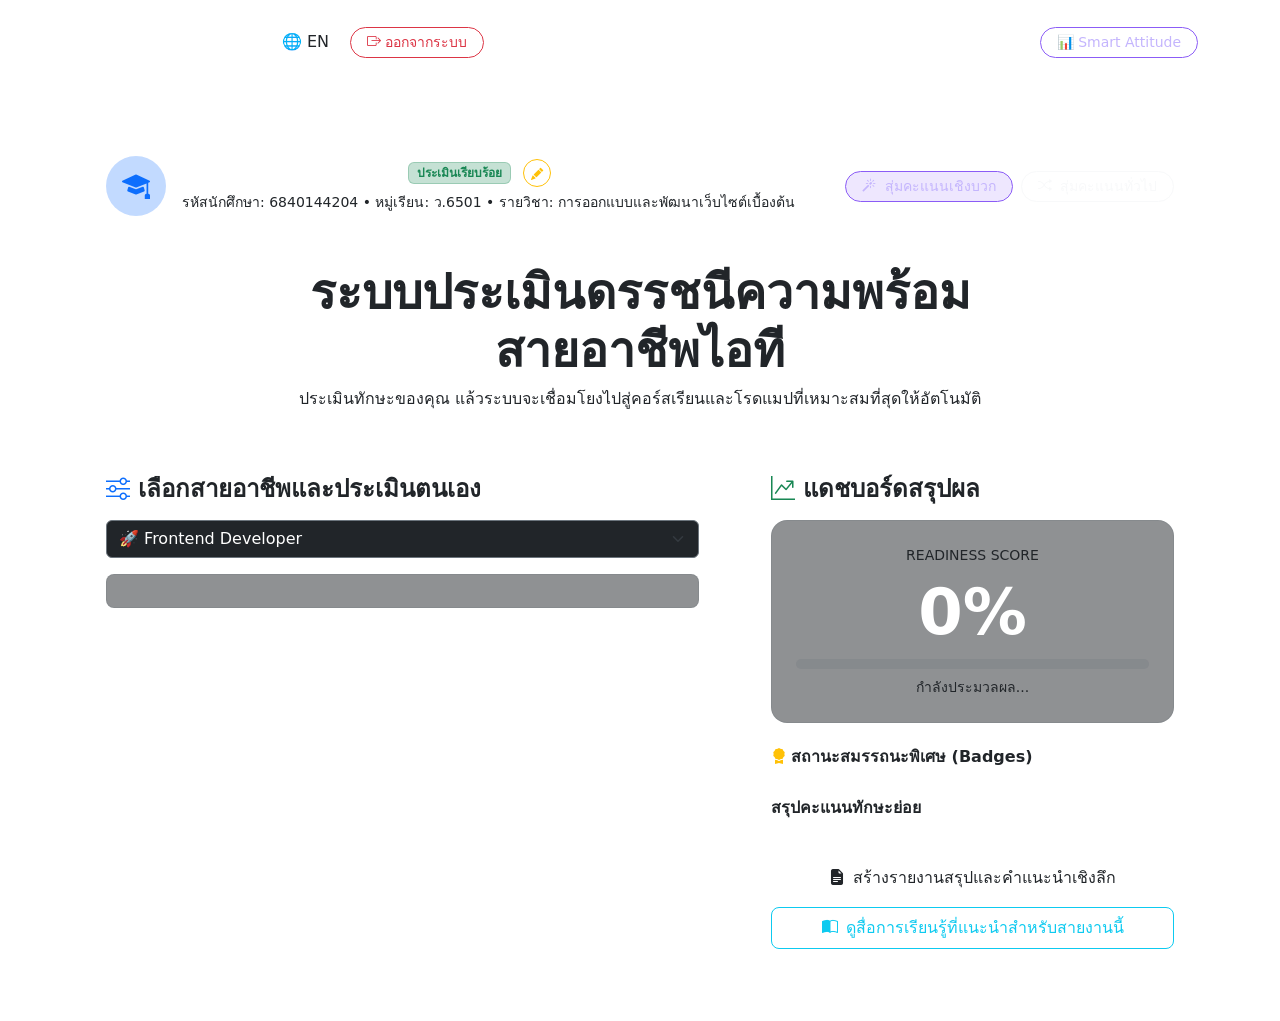
==== index.html @ 69b682cf "Rename index1.html to index.html" ====
<!DOCTYPE html>
<html lang="th">
<head>
    <meta charset="UTF-8">
    <meta name="viewport" content="width=device-width, initial-scale=1.0">
    <title>SkillVerse - Evaluator & Dashboard</title>
    <link href="https://cdn.jsdelivr.net/npm/bootstrap@5.3.2/dist/css/bootstrap.min.css" rel="stylesheet">
    <link rel="stylesheet" href="https://cdn.jsdelivr.net/npm/bootstrap-icons@1.11.1/font/bootstrap-icons.css">
    <link href="https://fonts.googleapis.com/css2?family=Prompt:wght@300;400;500;600;700&display=swap" rel="stylesheet">
    <link rel="stylesheet" href="css/style.css">
</head>
<body>

    <nav class="navbar navbar-expand-lg navbar-dark py-3 sticky-top glass-nav">
        <div class="container">
            <a class="navbar-brand fs-3" href="index.html">
                <i class="bi bi-rocket-takeoff-fill me-2 text-gradient"></i>SkillVerse
            </a>
            <div class="d-flex align-items-center gap-2">
                <button class="btn lang-btn" id="langToggleBtn" onclick="toggleLanguage()">🌐 EN</button>
                <button class="btn btn-outline-danger btn-sm rounded-pill px-3" onclick="logout()"><i class="bi bi-box-arrow-right me-1"></i><span data-i18n="logout">ออกจากระบบ</span></button>
            </div>
            <div class="collapse navbar-collapse" id="navbarNav">
                <ul class="navbar-nav ms-auto gap-3 align-items-lg-center">
                    <li class="nav-item"><a class="nav-link active" href="index.html" data-i18n="nav_eval">ประเมินทักษะ</a></li>
                    <li class="nav-item"><a class="nav-link" href="roadmap.html" data-i18n="nav_roadmap">แผนโรดแมป</a></li>
                    <li class="nav-item"><a class="nav-link" href="resources.html" data-i18n="nav_resources">คลังสื่อการเรียนรู้</a></li>
                    <li class="nav-item">
                        <a class="btn btn-sm btn-outline-purple rounded-pill px-3" style="border-color: #8b5cf6; color: #c4b5fd;" href="attitude.html">
                            📊 Smart Attitude
                        </a>
                    </li>
                    <li class="nav-item" id="adminNavItem" style="display:none;"><a class="nav-link text-warning fw-bold" href="admin.html" data-i18n="nav_admin">จัดการระบบ (Admin)</a></li>
                </ul>
            </div>
        </div>
    </nav>

    <div class="container py-5">
        
        <div class="glass-card p-4 mb-4">
            <div class="row align-items-center justify-content-between">
                <div class="col-md-8 d-flex align-items-center gap-3">
                    <div class="rounded-circle bg-primary bg-opacity-25 text-primary d-flex align-items-center justify-content-center fs-3" style="width: 60px; height: 60px;">
                        <i class="bi bi-mortarboard-fill"></i>
                    </div>
                    <div>
                        <div class="d-flex align-items-center gap-2">
                            <h4 class="fw-bold mb-0 text-white" id="displayProfileName">นายฐานฑัต บุตรนอก</h4>
                            <span class="badge bg-success bg-opacity-25 text-success border border-success border-opacity-25 px-2 py-1" id="displayProfileStatus">ประเมินเรียบร้อย</span>
                            <button class="btn btn-sm btn-outline-warning rounded-circle p-1 ms-1" style="width: 28px; height: 28px; line-height: 1;" onclick="openEditProfileModal()" title="แก้ไขข้อมูลส่วนตัว">
                                <i class="bi bi-pencil-fill small"></i>
                            </button>
                        </div>
                        <p class="text-sub small mb-0 mt-1">
                            รหัสนักศึกษา: <span id="displayProfileId">6840144204</span> • หมู่เรียน: <span id="displayProfileGroup">ว.6501</span> • รายวิชา: <span id="displayProfileSubject">การออกแบบและพัฒนาเว็บไซต์เบื้องต้น</span>
                        </p>
                    </div>
                </div>
                <div class="col-md-4 text-md-end mt-3 mt-md-0 d-flex gap-2 justify-content-md-end">
                    <button class="btn btn-sm rounded-pill px-3" style="border: 1px solid #8b5cf6; color: #c4b5fd; background: rgba(139, 92, 246, 0.15);" onclick="randomScores('positive')">
                        <i class="bi bi-magic me-1"></i> สุ่มคะแนนเชิงบวก
                    </button>
                    <button class="btn btn-sm btn-outline-light rounded-pill px-3" onclick="randomScores('normal')">
                        <i class="bi bi-shuffle me-1"></i> สุ่มคะแนนทั่วไป
                    </button>
                </div>
            </div>
        </div>

        <div class="row mb-4 text-center">
            <div class="col-lg-8 mx-auto">
                <h1 class="fw-bold display-5 mb-2 text-gradient" data-i18n="eval_title">ระบบประเมินดรรชนีความพร้อมสายอาชีพไอที</h1>
                <p class="text-sub" data-i18n="eval_subtitle">ประเมินทักษะของคุณ แล้วระบบจะเชื่อมโยงไปสู่คอร์สเรียนและโรดแมปที่เหมาะสมที่สุดให้อัตโนมัติ</p>
            </div>
        </div>

        <div class="row g-4">
            <div class="col-lg-7">
                <div class="glass-card p-4">
                    <h4 class="fw-bold mb-3"><i class="bi bi-sliders me-2 text-primary"></i><span data-i18n="select_career_label">เลือกสายอาชีพและประเมินตนเอง</span></h4>
                    <select class="form-select bg-dark text-white border-secondary mb-3" id="careerSelect" onchange="switchCareer()">
                        <option value="frontend">🚀 Frontend Developer</option>
                        <option value="backend">⚙️ Backend Developer</option>
                        <option value="uiux">🎨 UI/UX Designer</option>
                    </select>

                    <div id="careerDescBox" class="text-sub small mb-4 p-3 rounded-3 bg-dark bg-opacity-50 border border-secondary border-opacity-25"></div>
                    <div id="skillsContainer"></div>
                </div>
            </div>

            <div class="col-lg-5">
                <div class="glass-card p-4 h-100 d-flex flex-column justify-content-between">
                    <div>
                        <h4 class="fw-bold mb-3"><i class="bi bi-graph-up-arrow me-2 text-success"></i><span data-i18n="dashboard_title">แดชบอร์ดสรุปผล</span></h4>
                        
                        <div class="p-4 rounded-4 bg-dark bg-opacity-50 text-center mb-4 border border-secondary border-opacity-25">
                            <div class="text-sub small" data-i18n="score_label">READINESS SCORE</div>
                            <div class="display-3 fw-bold text-white my-2" id="totalScore">0%</div>
                            <div class="progress bg-secondary bg-opacity-25 mb-2" style="height: 10px;">
                                <div id="scoreBar" class="progress-bar bg-success" style="width: 0%"></div>
                            </div>
                            <div id="evaluationStatus" class="mt-2 text-sub small">กำลังประมวลผล...</div>
                        </div>

                        <div class="mb-4">
                            <h6 class="fw-bold text-sub mb-2"><i class="bi bi-award-fill me-1 text-warning"></i>สถานะสมรรถนะพิเศษ (Badges)</h6>
                            <div class="d-flex flex-wrap gap-2" id="badgeContainer"></div>
                        </div>

                        <h6 class="fw-bold text-sub mb-3" data-i18n="skill_breakdown">สรุปคะแนนทักษะย่อย</h6>
                        <ul class="list-group list-group-flush rounded-3" id="summaryList"></ul>
                    </div>

                    <div class="mt-4 d-grid gap-2">
                        <button class="btn btn-custom py-2" onclick="generateReportModal()">
                            <i class="bi bi-file-earmark-text-fill me-2"></i>สร้างรายงานสรุปและคำแนะนำเชิงลึก
                        </button>
                        <button class="btn btn-outline-info rounded-3 py-2" onclick="navigateToResources()">
                            <i class="bi bi-book-half me-2"></i><span data-i18n="btn_resources">ดูสื่อการเรียนรู้ที่แนะนำสำหรับสายงานนี้</span>
                        </button>
                    </div>
                </div>
            </div>
        </div>
    </div>

    <!-- Modal แก้ไขข้อมูลส่วนตัว -->
    <div class="modal fade" id="editProfileModal" tabindex="-1" aria-hidden="true">
        <div class="modal-dialog modal-dialog-centered">
            <div class="modal-content glass-card text-white border-secondary">
                <div class="modal-header border-bottom border-secondary border-opacity-25">
                    <h5 class="modal-title fw-bold"><i class="bi bi-person-gear text-warning me-2"></i>แก้ไขข้อมูลส่วนตัว</h5>
                    <button type="button" class="btn-close btn-close-white" data-bs-dismiss="modal" aria-label="Close"></button>
                </div>
                <div class="modal-body">
                    <form id="quickEditForm" onsubmit="saveQuickProfile(event)">
                        <div class="mb-3">
                            <label class="form-label text-sub small">ชื่อ - นามสกุล</label>
                            <input type="text" class="form-control bg-dark text-white border-secondary" id="modalInputName" required>
                        </div>
                        <div class="mb-3">
                            <label class="form-label text-sub small">รหัสนักศึกษา</label>
                            <input type="text" class="form-control bg-dark text-white border-secondary" id="modalInputId" required>
                        </div>
                        <div class="mb-3">
                            <label class="form-label text-sub small">หมู่เรียน</label>
                            <input type="text" class="form-control bg-dark text-white border-secondary" id="modalInputGroup" required>
                        </div>
                        <div class="mb-3">
                            <label class="form-label text-sub small">รายวิชา</label>
                            <input type="text" class="form-control bg-dark text-white border-secondary" id="modalInputSubject" value="การออกแบบและพัฒนาเว็บไซต์เบื้องต้น" readonly>
                        </div>
                        <div class="d-flex justify-content-end gap-2 mt-4">
                            <button type="button" class="btn btn-secondary rounded-pill px-4" data-bs-dismiss="modal">ยกเลิก</button>
                            <button type="submit" class="btn btn-custom rounded-pill px-4">บันทึกข้อมูล</button>
                        </div>
                    </form>
                </div>
            </div>
        </div>
    </div>

    <!-- Modal รายงานสรุป -->
    <div class="modal fade" id="reportModal" tabindex="-1" aria-hidden="true">
        <div class="modal-dialog modal-dialog-centered modal-lg">
            <div class="modal-content glass-card text-white border-secondary">
                <div class="modal-header border-bottom border-secondary border-opacity-25">
                    <h5 class="modal-title fw-bold"><i class="bi bi-clipboard-data-fill text-primary me-2"></i>รายงานวิเคราะห์เส้นทางสายอาชีพ (SkillVerse Report)</h5>
                    <button type="button" class="btn-close btn-close-white" data-bs-dismiss="modal" aria-label="Close"></button>
                </div>
                <div class="modal-body" id="modalReportContent"></div>
                <div class="modal-footer border-top border-secondary border-opacity-25">
                    <button type="button" class="btn btn-secondary rounded-pill px-4" data-bs-dismiss="modal">ปิดหน้าต่าง</button>
                    <button type="button" class="btn btn-custom rounded-pill px-4" onclick="window.print()"><i class="bi bi-printer-fill me-2"></i>พิมพ์รายงาน</button>
                </div>
            </div>
        </div>
    </div>

    <script src="https://cdn.jsdelivr.net/npm/bootstrap@5.3.2/dist/js/bootstrap.bundle.min.js"></script>
    <script src="js/i18n.js"></script>
    <script src="js/app.js"></script>
</body>
</html>
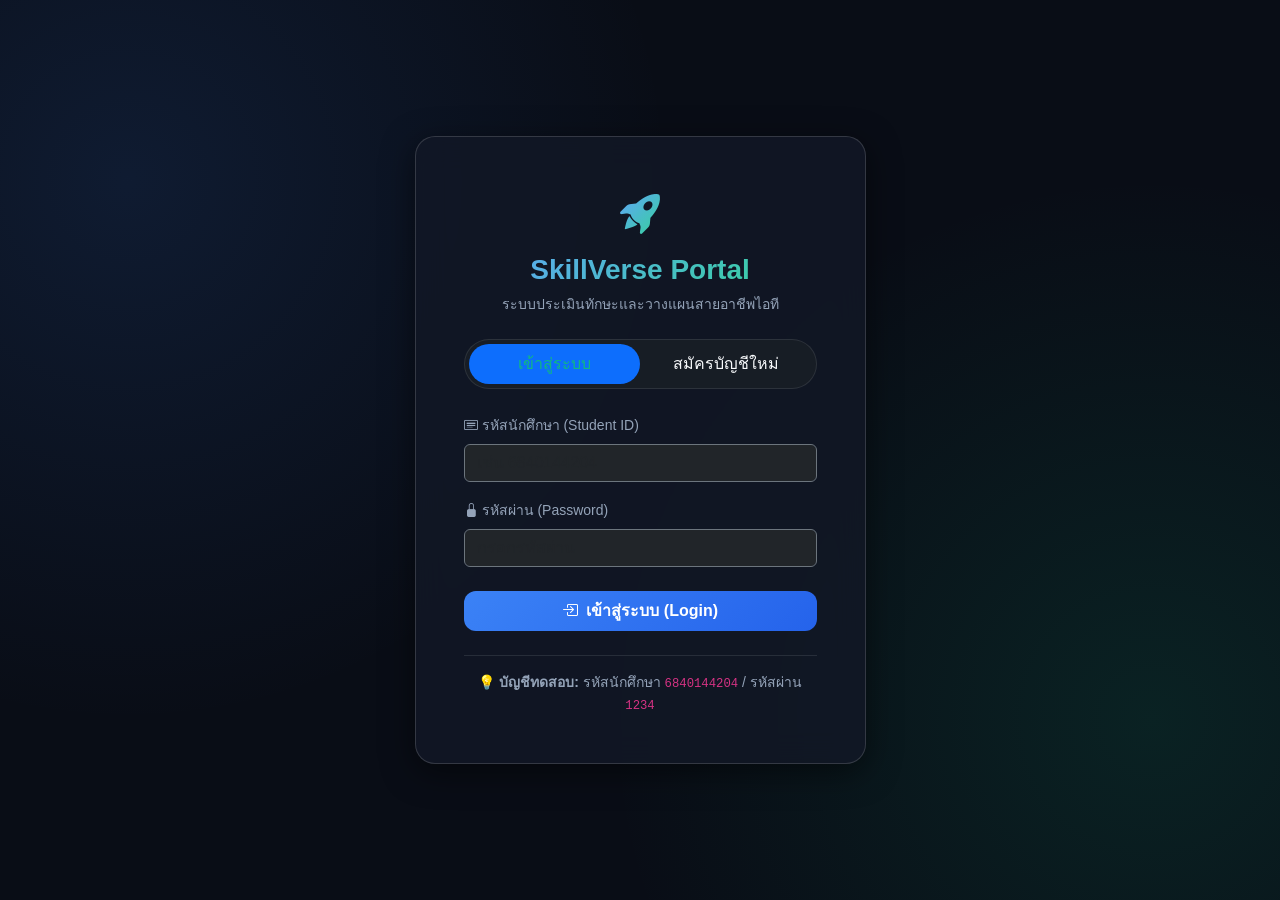
==== commit 79ad7265: "Update index.html" ====
--- a/index.html
+++ b/index.html
@@ -11,6 +11,7 @@
 </head>
 <body>
 
+    <!-- Header Navigation -->
     <nav class="navbar navbar-expand-lg navbar-dark py-3 sticky-top glass-nav">
         <div class="container">
             <a class="navbar-brand fs-3" href="index.html">
@@ -25,19 +26,28 @@
                     <li class="nav-item"><a class="nav-link active" href="index.html" data-i18n="nav_eval">ประเมินทักษะ</a></li>
                     <li class="nav-item"><a class="nav-link" href="roadmap.html" data-i18n="nav_roadmap">แผนโรดแมป</a></li>
                     <li class="nav-item"><a class="nav-link" href="resources.html" data-i18n="nav_resources">คลังสื่อการเรียนรู้</a></li>
+                    <!-- ปุ่ม Smart Attitude -->
                     <li class="nav-item">
                         <a class="btn btn-sm btn-outline-purple rounded-pill px-3" style="border-color: #8b5cf6; color: #c4b5fd;" href="attitude.html">
                             📊 Smart Attitude
                         </a>
                     </li>
+                    <!-- ปุ่มมินิเกมฝึกทักษะที่เพิ่มเข้ามาใหม่ -->
+                    <li class="nav-item">
+                        <a class="btn btn-sm btn-outline-success rounded-pill px-3" style="border-color: #10b981; color: #34d399;" href="game.html">
+                            🎮 มินิเกมฝึกทักษะ
+                        </a>
+                    </li>
                     <li class="nav-item" id="adminNavItem" style="display:none;"><a class="nav-link text-warning fw-bold" href="admin.html" data-i18n="nav_admin">จัดการระบบ (Admin)</a></li>
                 </ul>
             </div>
         </div>
     </nav>
 
+    <!-- Main Content -->
     <div class="container py-5">
         
+        <!-- User Profile Card -->
         <div class="glass-card p-4 mb-4">
             <div class="row align-items-center justify-content-between">
                 <div class="col-md-8 d-flex align-items-center gap-3">
@@ -76,6 +86,7 @@
         </div>
 
         <div class="row g-4">
+            <!-- Left Panel -->
             <div class="col-lg-7">
                 <div class="glass-card p-4">
                     <h4 class="fw-bold mb-3"><i class="bi bi-sliders me-2 text-primary"></i><span data-i18n="select_career_label">เลือกสายอาชีพและประเมินตนเอง</span></h4>
@@ -90,6 +101,7 @@
                 </div>
             </div>
 
+            <!-- Right Panel -->
             <div class="col-lg-5">
                 <div class="glass-card p-4 h-100 d-flex flex-column justify-content-between">
                     <div>
@@ -104,6 +116,7 @@
                             <div id="evaluationStatus" class="mt-2 text-sub small">กำลังประมวลผล...</div>
                         </div>
 
+                        <!-- Achievement Badges -->
                         <div class="mb-4">
                             <h6 class="fw-bold text-sub mb-2"><i class="bi bi-award-fill me-1 text-warning"></i>สถานะสมรรถนะพิเศษ (Badges)</h6>
                             <div class="d-flex flex-wrap gap-2" id="badgeContainer"></div>
@@ -113,6 +126,7 @@
                         <ul class="list-group list-group-flush rounded-3" id="summaryList"></ul>
                     </div>
 
+                    <!-- CTA Connection Buttons & Modal Trigger -->
                     <div class="mt-4 d-grid gap-2">
                         <button class="btn btn-custom py-2" onclick="generateReportModal()">
                             <i class="bi bi-file-earmark-text-fill me-2"></i>สร้างรายงานสรุปและคำแนะนำเชิงลึก
@@ -126,7 +140,7 @@
         </div>
     </div>
 
-    <!-- Modal แก้ไขข้อมูลส่วนตัว -->
+    <!-- Modal สำหรับแก้ไขข้อมูลส่วนตัว -->
     <div class="modal fade" id="editProfileModal" tabindex="-1" aria-hidden="true">
         <div class="modal-dialog modal-dialog-centered">
             <div class="modal-content glass-card text-white border-secondary">
@@ -162,7 +176,7 @@
         </div>
     </div>
 
-    <!-- Modal รายงานสรุป -->
+    <!-- Modal for Detailed Report -->
     <div class="modal fade" id="reportModal" tabindex="-1" aria-hidden="true">
         <div class="modal-dialog modal-dialog-centered modal-lg">
             <div class="modal-content glass-card text-white border-secondary">
--- a/css/style.css
+++ b/css/style.css
@@ -0,0 +1,127 @@
+:root {
+    --bg-color: #090d16 !important;
+    --card-bg: rgba(18, 24, 38, 0.85) !important;
+    --border-color: rgba(255, 255, 255, 0.15) !important;
+    --accent-blue: #3b82f6;
+    --accent-teal: #10b981;
+    --accent-purple: #8b5cf6;
+    --text-main: #f8fafc !important;
+    --text-sub: #94a3b8 !important;
+}
+
+html, body {
+    background-color: var(--bg-color) !important;
+    color: var(--text-main) !important;
+    font-family: 'Prompt', sans-serif;
+    min-height: 100vh;
+    margin: 0;
+    padding: 0;
+}
+
+body {
+    background-image: 
+        radial-gradient(circle at 10% 20%, rgba(59, 130, 246, 0.12) 0%, transparent 40%),
+        radial-gradient(circle at 90% 80%, rgba(16, 185, 129, 0.12) 0%, transparent 40%) !important;
+}
+
+/* Glassmorphic Navigation Bar */
+.glass-nav {
+    background: rgba(9, 13, 22, 0.9) !important;
+    backdrop-filter: blur(16px);
+    -webkit-backdrop-filter: blur(16px);
+    border-bottom: 1px solid var(--border-color);
+}
+
+.nav-link {
+    color: var(--text-sub) !important;
+    transition: color 0.3s ease;
+    font-weight: 500;
+}
+
+.nav-link:hover, .nav-link.active {
+    color: var(--accent-teal) !important;
+}
+
+/* Glass Card */
+.glass-card {
+    background: var(--card-bg) !important;
+    backdrop-filter: blur(16px);
+    -webkit-backdrop-filter: blur(16px);
+    border: 1px solid var(--border-color) !important;
+    border-radius: 20px;
+    box-shadow: 0 8px 32px 0 rgba(0, 0, 0, 0.5);
+    color: var(--text-main) !important;
+    transition: transform 0.3s ease, box-shadow 0.3s ease;
+}
+
+.text-gradient {
+    background: linear-gradient(135deg, #60a5fa, #34d399);
+    -webkit-background-clip: text;
+    background-clip: text;
+    -webkit-text-fill-color: transparent;
+}
+
+.btn-custom {
+    background: linear-gradient(135deg, var(--accent-blue), #2563eb);
+    color: white !important;
+    border: none;
+    border-radius: 12px;
+    padding: 10px 20px;
+    font-weight: 500;
+    transition: all 0.3s ease;
+}
+
+.btn-custom:hover {
+    background: linear-gradient(135deg, #2563eb, #1d4ed8);
+    box-shadow: 0 6px 20px rgba(59, 130, 246, 0.5);
+}
+
+.skill-badge {
+    font-size: 0.75rem;
+    padding: 4px 10px;
+    border-radius: 20px;
+    background: rgba(59, 130, 246, 0.2);
+    color: #60a5fa;
+    border: 1px solid rgba(59, 130, 246, 0.4);
+}
+
+.lang-btn {
+    background: rgba(59, 130, 246, 0.15);
+    color: #60a5fa !important;
+    border: 1px solid rgba(59, 130, 246, 0.3);
+    border-radius: 20px;
+    padding: 6px 16px;
+    font-size: 0.85rem;
+    font-weight: 600;
+    transition: all 0.3s ease;
+}
+
+.lang-btn:hover {
+    background: rgba(59, 130, 246, 0.3);
+    color: white !important;
+}
+
+.timeline-step {
+    border-left: 2px solid var(--accent-blue);
+    padding-left: 20px;
+    position: relative;
+    margin-bottom: 30px;
+}
+.timeline-step::before {
+    content: '';
+    position: absolute;
+    left: -9px;
+    top: 0;
+    width: 16px;
+    height: 16px;
+    border-radius: 50%;
+    background: var(--accent-teal);
+}
+
+h1, h2, h3, h4, h5, h6, .text-white {
+    color: #f8fafc !important;
+}
+
+.text-sub {
+    color: #94a3b8 !important;
+}
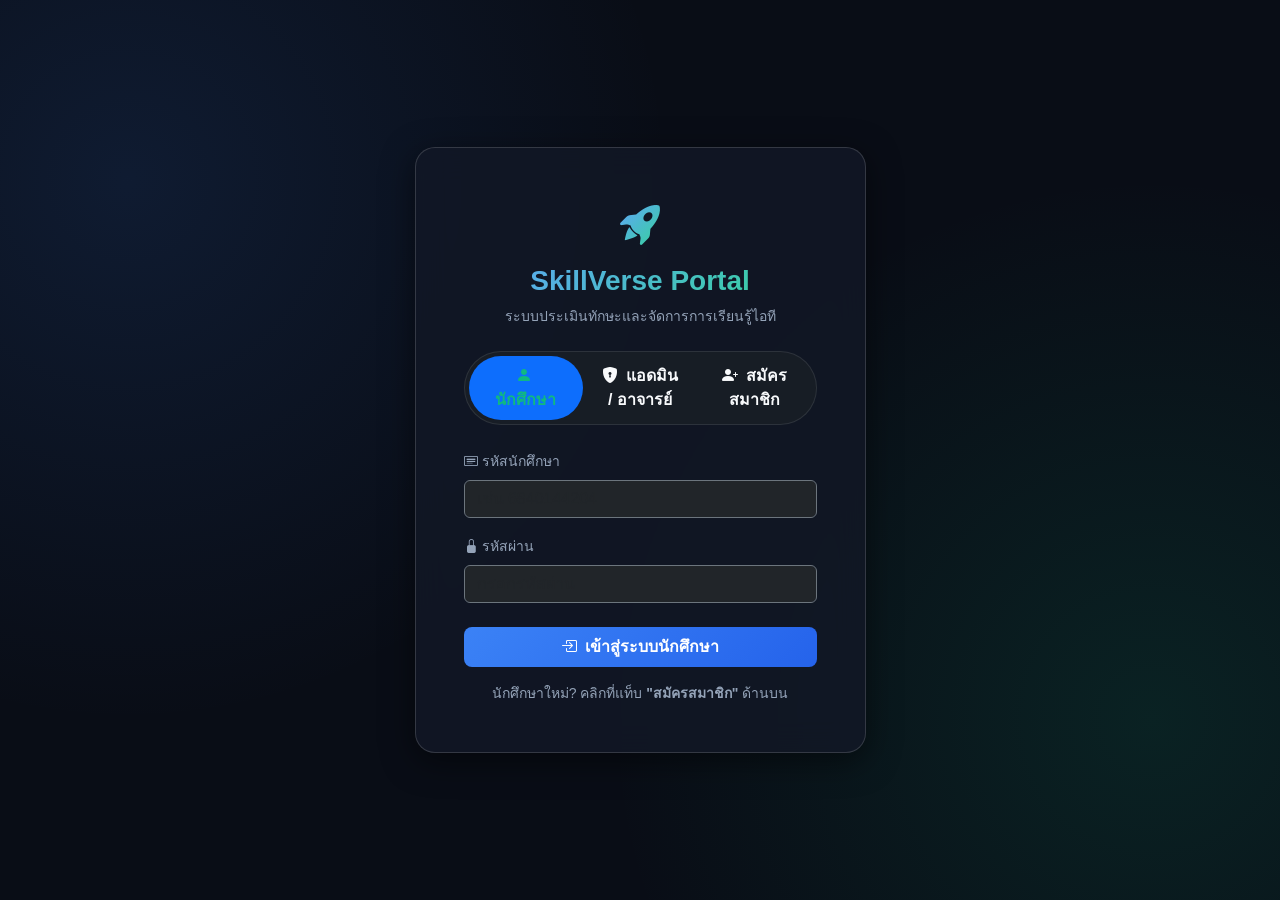
==== commit 33c106c7: "Update index.html" ====
--- a/index.html
+++ b/index.html
@@ -26,13 +26,11 @@
                     <li class="nav-item"><a class="nav-link active" href="index.html" data-i18n="nav_eval">ประเมินทักษะ</a></li>
                     <li class="nav-item"><a class="nav-link" href="roadmap.html" data-i18n="nav_roadmap">แผนโรดแมป</a></li>
                     <li class="nav-item"><a class="nav-link" href="resources.html" data-i18n="nav_resources">คลังสื่อการเรียนรู้</a></li>
-                    <!-- ปุ่ม Smart Attitude -->
                     <li class="nav-item">
                         <a class="btn btn-sm btn-outline-purple rounded-pill px-3" style="border-color: #8b5cf6; color: #c4b5fd;" href="attitude.html">
                             📊 Smart Attitude
                         </a>
                     </li>
-                    <!-- ปุ่มมินิเกมฝึกทักษะที่เพิ่มเข้ามาใหม่ -->
                     <li class="nav-item">
                         <a class="btn btn-sm btn-outline-success rounded-pill px-3" style="border-color: #10b981; color: #34d399;" href="game.html">
                             🎮 มินิเกมฝึกทักษะ
@@ -63,7 +61,7 @@
                             </button>
                         </div>
                         <p class="text-sub small mb-0 mt-1">
-                            รหัสนักศึกษา: <span id="displayProfileId">6840144204</span> • หมู่เรียน: <span id="displayProfileGroup">ว.6501</span> • รายวิชา: <span id="displayProfileSubject">การออกแบบและพัฒนาเว็บไซต์เบื้องต้น</span>
+                            รหัสนักศึกษา: <span id="displayProfileId">6840144204</span> • หมู่เรียน: <span id="displayProfileGroup">ค.6814</span> • รายวิชา: <span id="displayProfileSubject">การออกแบบและพัฒนาเว็บไซต์เบื้องต้น</span>
                         </p>
                     </div>
                 </div>
@@ -126,7 +124,7 @@
                         <ul class="list-group list-group-flush rounded-3" id="summaryList"></ul>
                     </div>
 
-                    <!-- CTA Connection Buttons & Modal Trigger -->
+                    <!-- CTA Connection Buttons -->
                     <div class="mt-4 d-grid gap-2">
                         <button class="btn btn-custom py-2" onclick="generateReportModal()">
                             <i class="bi bi-file-earmark-text-fill me-2"></i>สร้างรายงานสรุปและคำแนะนำเชิงลึก
@@ -140,7 +138,7 @@
         </div>
     </div>
 
-    <!-- Modal สำหรับแก้ไขข้อมูลส่วนตัว -->
+    <!-- Modal สำหรับแก้ไขข้อมูลส่วนตัว (เพิ่มช่องระบุอีเมล) -->
     <div class="modal fade" id="editProfileModal" tabindex="-1" aria-hidden="true">
         <div class="modal-dialog modal-dialog-centered">
             <div class="modal-content glass-card text-white border-secondary">
@@ -157,6 +155,11 @@
                         <div class="mb-3">
                             <label class="form-label text-sub small">รหัสนักศึกษา</label>
                             <input type="text" class="form-control bg-dark text-white border-secondary" id="modalInputId" required>
+                        </div>
+                        <div class="mb-3">
+                            <label class="form-label text-sub small"><i class="bi bi-envelope-fill me-1 text-info"></i>อีเมลนักศึกษา (สำหรับรับการแจ้งเตือนจากอาจารย์)</label>
+                            <input type="email" class="form-control bg-dark text-white border-secondary" id="modalInputEmail" placeholder="เช่น student@gmail.com">
+                            <div class="form-text text-sub small" style="font-size: 0.75rem;">ระบุเพื่อให้ระบบสามารถส่งอีเมลแจ้งเตือน/รีเซ็ตรหัสผ่านไปยังอีเมลจริงของคุณได้</div>
                         </div>
                         <div class="mb-3">
                             <label class="form-label text-sub small">หมู่เรียน</label>
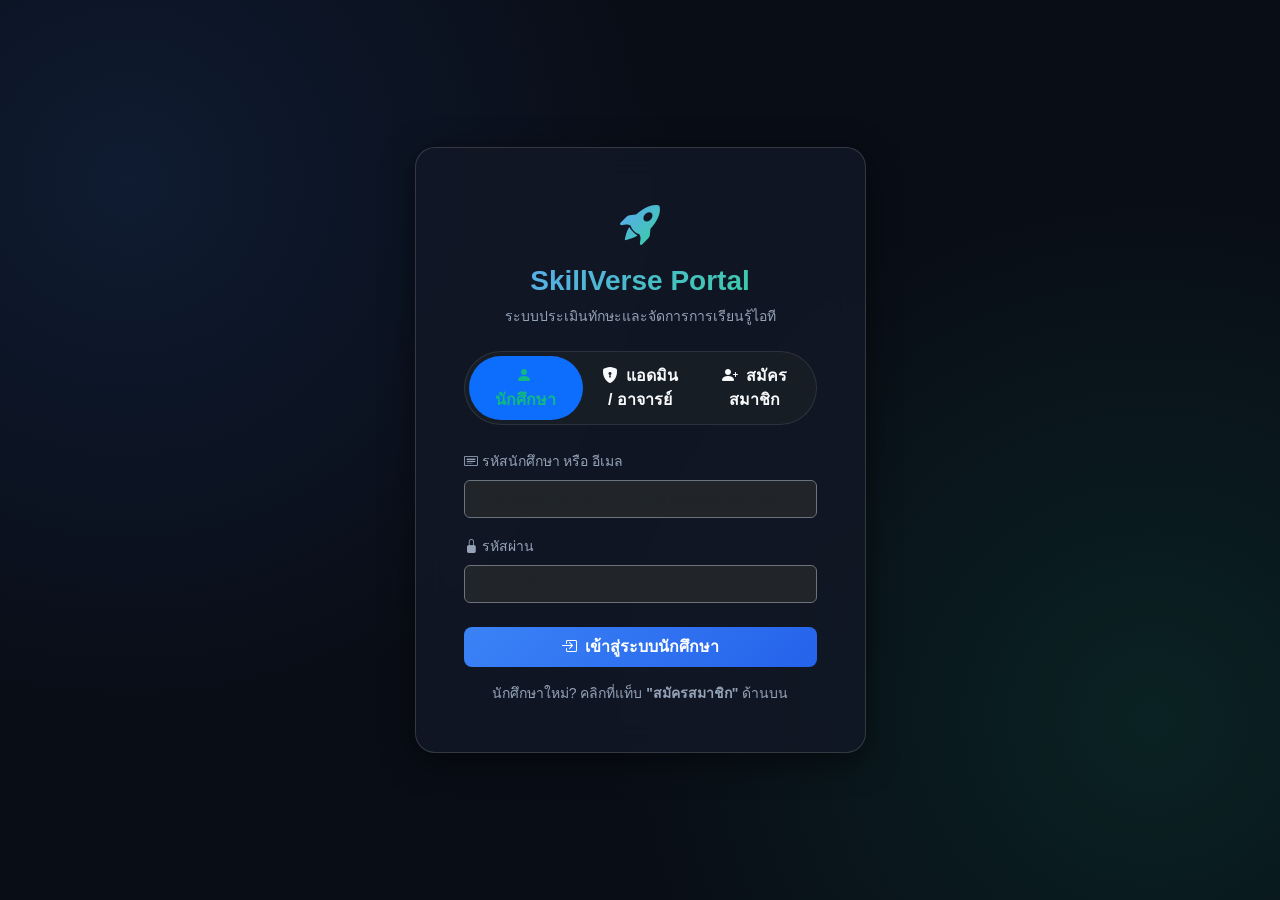
==== commit a717ac11: "Update index.html" ====
--- a/index.html
+++ b/index.html
@@ -138,7 +138,7 @@
         </div>
     </div>
 
-    <!-- Modal สำหรับแก้ไขข้อมูลส่วนตัว (เพิ่มช่องระบุอีเมล) -->
+    <!-- Modal สำหรับแก้ไขข้อมูลส่วนตัว -->
     <div class="modal fade" id="editProfileModal" tabindex="-1" aria-hidden="true">
         <div class="modal-dialog modal-dialog-centered">
             <div class="modal-content glass-card text-white border-secondary">
@@ -159,7 +159,6 @@
                         <div class="mb-3">
                             <label class="form-label text-sub small"><i class="bi bi-envelope-fill me-1 text-info"></i>อีเมลนักศึกษา (สำหรับรับการแจ้งเตือนจากอาจารย์)</label>
                             <input type="email" class="form-control bg-dark text-white border-secondary" id="modalInputEmail" placeholder="เช่น student@gmail.com">
-                            <div class="form-text text-sub small" style="font-size: 0.75rem;">ระบุเพื่อให้ระบบสามารถส่งอีเมลแจ้งเตือน/รีเซ็ตรหัสผ่านไปยังอีเมลจริงของคุณได้</div>
                         </div>
                         <div class="mb-3">
                             <label class="form-label text-sub small">หมู่เรียน</label>
